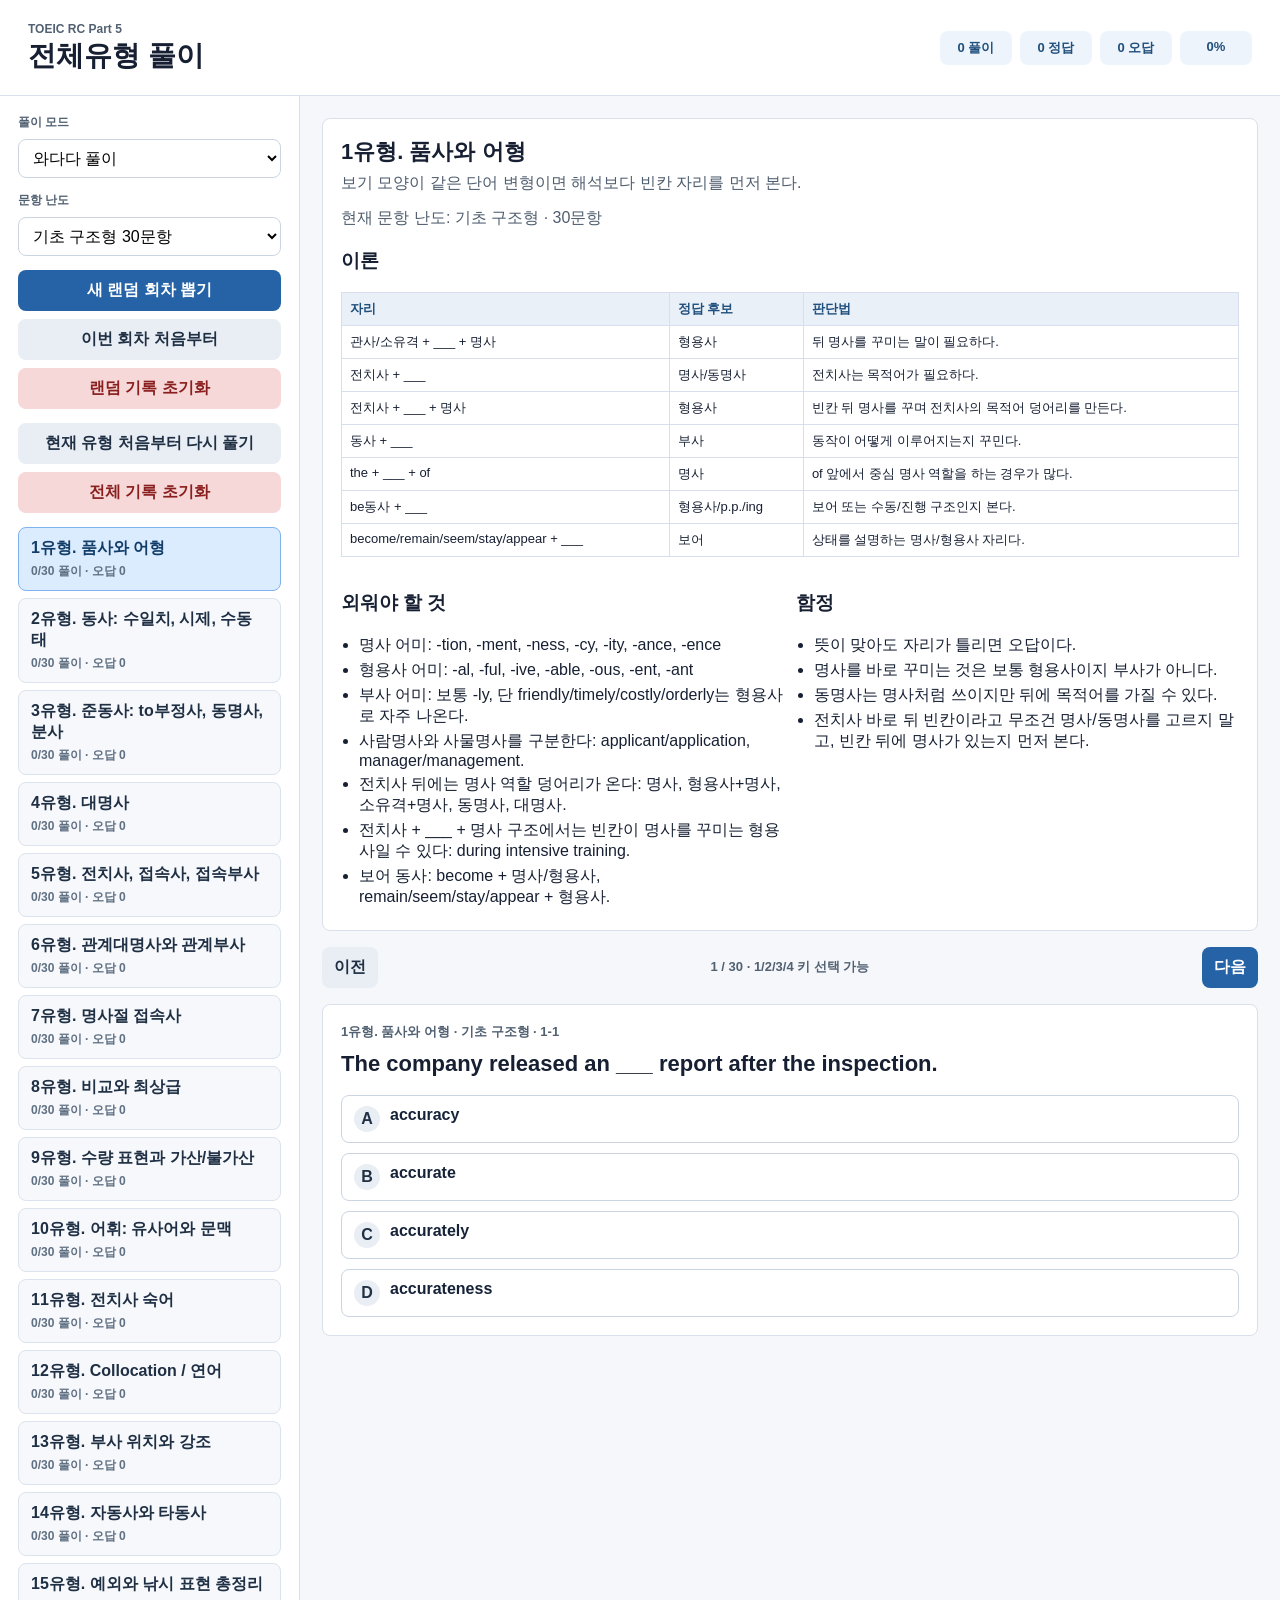
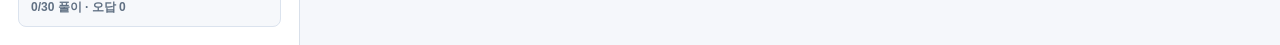
==== index.html @ 67d2536f "Initial TOEIC Part 5 study site" ====
<!doctype html>
<html lang="ko">
<head>
  <meta charset="utf-8">
  <meta name="viewport" content="width=device-width, initial-scale=1">
  <title>TOEIC Part 5 전체유형 풀이</title>
  <link rel="stylesheet" href="styles.css">
</head>
<body>
  <header class="topbar">
    <div>
      <p class="eyebrow">TOEIC RC Part 5</p>
      <h1>전체유형 풀이</h1>
    </div>
      <div class="stats" aria-live="polite">
        <span id="statAnswered">0 풀이</span>
        <span id="statCorrect">0 정답</span>
        <span id="statWrong">0 오답</span>
        <span id="statAccuracy">0%</span>
      </div>
  </header>

  <main class="layout">
    <aside class="sidebar">
      <div class="sideSection">
        <label for="modeSelect">풀이 모드</label>
        <select id="modeSelect">
          <option value="all">와다다 풀이</option>
          <option value="random">랜덤 회차 30문항</option>
          <option value="mistakes">오답노트</option>
          <option value="unanswered">안 푼 문제만</option>
        </select>
      </div>
      <div class="sideSection">
        <label for="bankSelect">문항 난도</label>
        <select id="bankSelect">
          <option value="base">기초 구조형 30문항</option>
          <option value="level2">실전 2단계 10문항</option>
          <option value="level3">실전 3단계 10문항</option>
        </select>
      </div>
      <div class="sideSection">
        <button id="startRandom">새 랜덤 회차 뽑기</button>
        <button id="retryRandom" class="secondary">이번 회차 처음부터</button>
        <button id="clearRandom" class="danger">랜덤 기록 초기화</button>
      </div>
      <div class="sideSection">
        <button id="resetModule" class="secondary">현재 유형 처음부터 다시 풀기</button>
        <button id="resetAll" class="danger">전체 기록 초기화</button>
      </div>
      <nav id="moduleList" class="moduleList" aria-label="유형 선택"></nav>
    </aside>

    <section class="content">
      <section class="studyPanel" id="studyPanel"></section>

      <section class="questionToolbar">
        <button id="prevQuestion" class="secondary">이전</button>
        <div>
          <span id="questionProgress"></span>
          <span id="questionStatus"></span>
        </div>
        <button id="nextQuestion">다음</button>
      </section>

      <article class="questionCard">
        <div class="questionMeta" id="questionMeta"></div>
        <h2 id="questionText"></h2>
        <div id="options" class="options"></div>
        <div id="feedback" class="feedback hidden"></div>
      </article>
    </section>
  </main>

  <script src="questions.js"></script>
  <script src="app.js"></script>
</body>
</html>
---- styles.css ----
* {
  box-sizing: border-box;
}

body {
  margin: 0;
  font-family: "Malgun Gothic", "Apple SD Gothic Neo", Arial, sans-serif;
  color: #172033;
  background: #f5f7fb;
}

.topbar {
  min-height: 96px;
  padding: 18px 28px;
  display: flex;
  align-items: center;
  justify-content: space-between;
  gap: 18px;
  background: #ffffff;
  border-bottom: 1px solid #d9e0ea;
}

.eyebrow {
  margin: 0 0 4px;
  font-size: 12px;
  color: #526172;
  font-weight: 700;
  letter-spacing: 0;
}

h1 {
  margin: 0;
  font-size: 28px;
  line-height: 1.15;
}

.stats {
  display: flex;
  gap: 8px;
  flex-wrap: wrap;
  justify-content: flex-end;
}

.stats span {
  min-width: 72px;
  padding: 8px 10px;
  border-radius: 8px;
  background: #eef4fb;
  color: #214f7c;
  text-align: center;
  font-weight: 700;
  font-size: 13px;
}

.layout {
  display: grid;
  grid-template-columns: 300px minmax(0, 1fr);
  min-height: calc(100vh - 96px);
}

.sidebar {
  padding: 18px;
  border-right: 1px solid #d9e0ea;
  background: #ffffff;
  overflow-y: auto;
}

.sideSection {
  display: grid;
  gap: 8px;
  margin-bottom: 14px;
}

label {
  font-size: 12px;
  font-weight: 700;
  color: #526172;
}

select,
button {
  font: inherit;
}

select {
  width: 100%;
  padding: 9px 10px;
  border: 1px solid #cbd5e1;
  border-radius: 8px;
  background: #ffffff;
}

button {
  border: 0;
  border-radius: 8px;
  padding: 10px 12px;
  background: #2563a6;
  color: #ffffff;
  font-weight: 700;
  cursor: pointer;
}

button:hover {
  background: #1d4f87;
}

button.secondary {
  background: #e9eef5;
  color: #203044;
}

button.secondary:hover {
  background: #dce5ef;
}

button.danger {
  background: #f6d8d8;
  color: #8a1f1f;
}

button.danger:hover {
  background: #efc2c2;
}

.moduleList {
  display: grid;
  gap: 7px;
}

.moduleButton {
  width: 100%;
  text-align: left;
  background: #f6f8fb;
  color: #1f2f44;
  border: 1px solid #dbe3ee;
}

.moduleButton.active {
  background: #dcecff;
  border-color: #7eb3ee;
  color: #123d68;
}

.moduleButton .moduleCount {
  display: block;
  margin-top: 4px;
  color: #607083;
  font-size: 12px;
  font-weight: 600;
}

.content {
  padding: 22px;
  display: grid;
  gap: 16px;
  align-content: start;
}

.studyPanel,
.questionCard {
  background: #ffffff;
  border: 1px solid #d9e0ea;
  border-radius: 8px;
  padding: 18px;
}

.studyPanel h2 {
  margin: 0 0 6px;
  font-size: 22px;
}

.goal {
  margin: 0 0 14px;
  color: #4f5d6e;
}

.randomSummary {
  display: grid;
  grid-template-columns: repeat(auto-fit, minmax(120px, 1fr));
  gap: 8px;
  margin: 10px 0 14px;
}

.randomStat {
  padding: 10px;
  border-radius: 8px;
  border: 1px solid #d6dfeb;
  background: #f8fafc;
}

.randomStat strong {
  display: block;
  font-size: 18px;
  color: #214f7c;
}

.gridTable {
  width: 100%;
  border-collapse: collapse;
  margin: 10px 0 14px;
  font-size: 13px;
}

.gridTable th,
.gridTable td {
  border: 1px solid #d6dfeb;
  padding: 7px 8px;
  vertical-align: top;
}

.gridTable th {
  background: #e9f0f8;
  color: #214f7c;
  text-align: left;
}

.studyColumns {
  display: grid;
  grid-template-columns: 1fr 1fr;
  gap: 12px;
}

.miniList {
  margin: 8px 0 0;
  padding-left: 18px;
}

.miniList li {
  margin: 4px 0;
}

.questionToolbar {
  display: flex;
  align-items: center;
  justify-content: space-between;
  gap: 12px;
}

.questionToolbar div {
  text-align: center;
  color: #526172;
  font-size: 13px;
  font-weight: 700;
}

.questionMeta {
  color: #526172;
  font-size: 13px;
  font-weight: 700;
  margin-bottom: 8px;
}

.questionCard h2 {
  margin: 0 0 16px;
  font-size: 22px;
  line-height: 1.35;
}

.options {
  display: grid;
  gap: 10px;
}

.option {
  width: 100%;
  text-align: left;
  background: #ffffff;
  color: #152238;
  border: 1px solid #cbd5e1;
  display: flex;
  align-items: flex-start;
  gap: 10px;
}

.option:hover {
  background: #f2f7ff;
}

.option.correct {
  background: #e2f7e8;
  border-color: #5dbb75;
}

.option.wrong {
  background: #fde8e8;
  border-color: #df7777;
}

.optionLetter {
  min-width: 26px;
  height: 26px;
  border-radius: 50%;
  background: #e9eef5;
  color: #203044;
  display: inline-flex;
  align-items: center;
  justify-content: center;
  font-weight: 800;
}

.feedback {
  margin-top: 16px;
  padding: 14px;
  border-radius: 8px;
  background: #f8fafc;
  border: 1px solid #d9e0ea;
}

.feedback h3 {
  margin: 0 0 8px;
  font-size: 16px;
}

.feedback p {
  margin: 7px 0;
  line-height: 1.55;
}

.hidden {
  display: none;
}

@media (max-width: 860px) {
  .topbar {
    align-items: flex-start;
    flex-direction: column;
  }

  .layout {
    grid-template-columns: 1fr;
  }

  .sidebar {
    border-right: 0;
    border-bottom: 1px solid #d9e0ea;
    max-height: none;
  }

  .studyColumns {
    grid-template-columns: 1fr;
  }
}
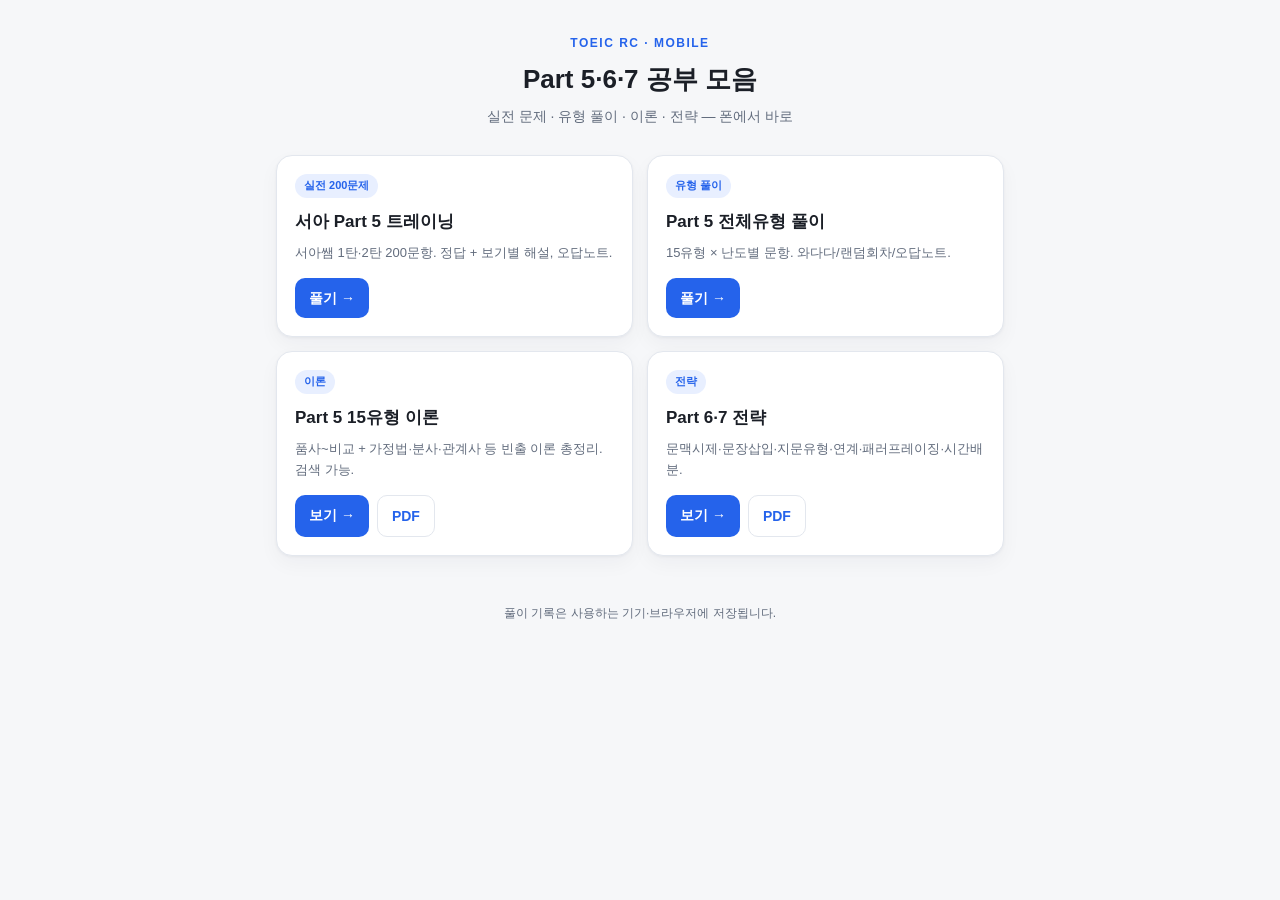
==== commit 1a9a53cd: "feat: 모바일 랜딩 + Part5 실전/이론 + Part6·7 전략 추가 - index.html: 모바일 랜딩(4개 사이트 + PDF 링크, 반응형) - seoah-part5-" ====
--- a/index.html
+++ b/index.html
@@ -3,76 +3,70 @@
 <head>
   <meta charset="utf-8">
   <meta name="viewport" content="width=device-width, initial-scale=1">
-  <title>TOEIC Part 5 전체유형 풀이</title>
-  <link rel="stylesheet" href="styles.css">
+  <title>TOEIC Part 5·6·7 공부 모음</title>
+  <style>
+    :root { --bg:#f6f7f9; --card:#fff; --line:#e3e7ee; --text:#1b1f27; --muted:#626c7d; --accent:#2563eb; --soft:#e8efff; }
+    * { box-sizing:border-box; }
+    body { margin:0; font-family:"Pretendard",-apple-system,BlinkMacSystemFont,"Segoe UI",Roboto,"Malgun Gothic",sans-serif; background:var(--bg); color:var(--text); line-height:1.6; }
+    header { padding:34px 20px 18px; text-align:center; }
+    .eyebrow { color:var(--accent); font-size:12px; font-weight:800; letter-spacing:1.5px; margin:0; }
+    h1 { margin:6px 0 4px; font-size:26px; }
+    header p.sub { margin:0; color:var(--muted); font-size:14px; }
+    main { max-width:760px; margin:0 auto; padding:10px 16px 40px; }
+    .grid { display:grid; grid-template-columns:1fr 1fr; gap:14px; }
+    @media (max-width:560px){ .grid{ grid-template-columns:1fr; } h1{ font-size:22px; } }
+    .card { background:var(--card); border:1px solid var(--line); border-radius:16px; padding:18px; display:flex; flex-direction:column; gap:8px; box-shadow:0 1px 3px rgba(20,30,50,.05),0 8px 20px rgba(20,30,50,.04); }
+    .card .tag { align-self:flex-start; font-size:11px; font-weight:800; color:var(--accent); background:var(--soft); padding:3px 9px; border-radius:999px; }
+    .card h2 { margin:2px 0 0; font-size:17px; }
+    .card p { margin:0; color:var(--muted); font-size:13px; flex:1; }
+    .links { display:flex; gap:8px; flex-wrap:wrap; margin-top:6px; }
+    .links a { text-decoration:none; font-size:14px; font-weight:700; padding:9px 14px; border-radius:10px; }
+    .links a.primary { background:var(--accent); color:#fff; }
+    .links a.ghost { background:transparent; color:var(--accent); border:1px solid var(--line); }
+    .links a:active { transform:translateY(1px); }
+    footer { text-align:center; color:var(--muted); font-size:12px; padding:8px 20px 30px; }
+  </style>
 </head>
 <body>
-  <header class="topbar">
-    <div>
-      <p class="eyebrow">TOEIC RC Part 5</p>
-      <h1>전체유형 풀이</h1>
+  <header>
+    <p class="eyebrow">TOEIC RC · MOBILE</p>
+    <h1>Part 5·6·7 공부 모음</h1>
+    <p class="sub">실전 문제 · 유형 풀이 · 이론 · 전략 — 폰에서 바로</p>
+  </header>
+  <main>
+    <div class="grid">
+      <div class="card">
+        <span class="tag">실전 200문제</span>
+        <h2>서아 Part 5 트레이닝</h2>
+        <p>서아쌤 1탄·2탄 200문항. 정답 + 보기별 해설, 오답노트.</p>
+        <div class="links"><a class="primary" href="./seoah-part5-training/">풀기 →</a></div>
+      </div>
+      <div class="card">
+        <span class="tag">유형 풀이</span>
+        <h2>Part 5 전체유형 풀이</h2>
+        <p>15유형 × 난도별 문항. 와다다/랜덤회차/오답노트.</p>
+        <div class="links"><a class="primary" href="./toeic-part5-complete-site/">풀기 →</a></div>
+      </div>
+      <div class="card">
+        <span class="tag">이론</span>
+        <h2>Part 5 15유형 이론</h2>
+        <p>품사~비교 + 가정법·분사·관계사 등 빈출 이론 총정리. 검색 가능.</p>
+        <div class="links">
+          <a class="primary" href="./toeic-part5-theory/">보기 →</a>
+          <a class="ghost" href="./toeic-part5-theory/TOEIC-Part5-15유형-이론정리.pdf">PDF</a>
+        </div>
+      </div>
+      <div class="card">
+        <span class="tag">전략</span>
+        <h2>Part 6·7 전략</h2>
+        <p>문맥시제·문장삽입·지문유형·연계·패러프레이징·시간배분.</p>
+        <div class="links">
+          <a class="primary" href="./toeic-part67-strategy/">보기 →</a>
+          <a class="ghost" href="./toeic-part67-strategy/TOEIC-Part6-7-전략정리.pdf">PDF</a>
+        </div>
+      </div>
     </div>
-      <div class="stats" aria-live="polite">
-        <span id="statAnswered">0 풀이</span>
-        <span id="statCorrect">0 정답</span>
-        <span id="statWrong">0 오답</span>
-        <span id="statAccuracy">0%</span>
-      </div>
-  </header>
-
-  <main class="layout">
-    <aside class="sidebar">
-      <div class="sideSection">
-        <label for="modeSelect">풀이 모드</label>
-        <select id="modeSelect">
-          <option value="all">와다다 풀이</option>
-          <option value="random">랜덤 회차 30문항</option>
-          <option value="mistakes">오답노트</option>
-          <option value="unanswered">안 푼 문제만</option>
-        </select>
-      </div>
-      <div class="sideSection">
-        <label for="bankSelect">문항 난도</label>
-        <select id="bankSelect">
-          <option value="base">기초 구조형 30문항</option>
-          <option value="level2">실전 2단계 10문항</option>
-          <option value="level3">실전 3단계 10문항</option>
-        </select>
-      </div>
-      <div class="sideSection">
-        <button id="startRandom">새 랜덤 회차 뽑기</button>
-        <button id="retryRandom" class="secondary">이번 회차 처음부터</button>
-        <button id="clearRandom" class="danger">랜덤 기록 초기화</button>
-      </div>
-      <div class="sideSection">
-        <button id="resetModule" class="secondary">현재 유형 처음부터 다시 풀기</button>
-        <button id="resetAll" class="danger">전체 기록 초기화</button>
-      </div>
-      <nav id="moduleList" class="moduleList" aria-label="유형 선택"></nav>
-    </aside>
-
-    <section class="content">
-      <section class="studyPanel" id="studyPanel"></section>
-
-      <section class="questionToolbar">
-        <button id="prevQuestion" class="secondary">이전</button>
-        <div>
-          <span id="questionProgress"></span>
-          <span id="questionStatus"></span>
-        </div>
-        <button id="nextQuestion">다음</button>
-      </section>
-
-      <article class="questionCard">
-        <div class="questionMeta" id="questionMeta"></div>
-        <h2 id="questionText"></h2>
-        <div id="options" class="options"></div>
-        <div id="feedback" class="feedback hidden"></div>
-      </article>
-    </section>
   </main>
-
-  <script src="questions.js"></script>
-  <script src="app.js"></script>
+  <footer>풀이 기록은 사용하는 기기·브라우저에 저장됩니다.</footer>
 </body>
 </html>
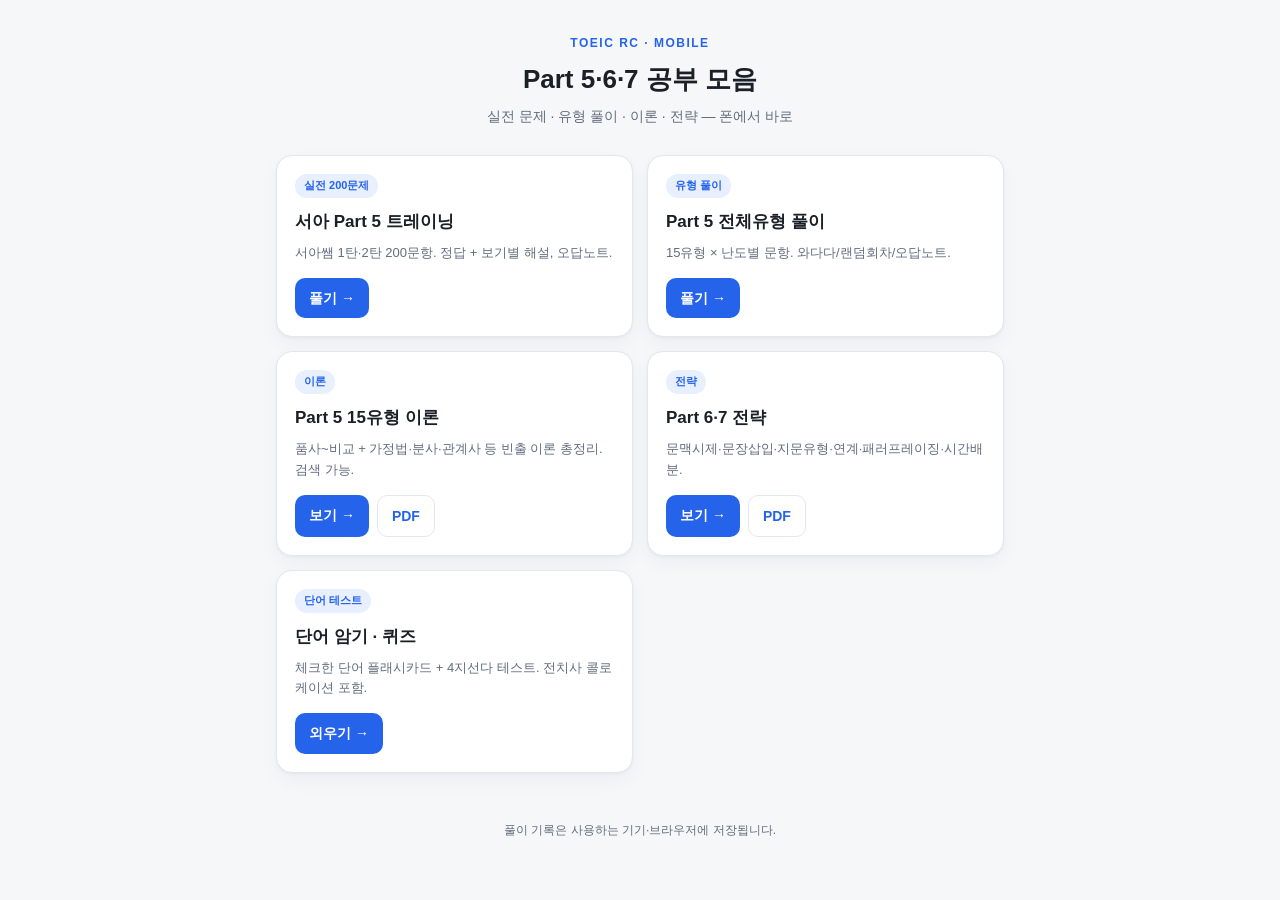
==== commit 10d7fc59: "feat: 단어 암기·테스트 사이트 추가 + 디자인 통일 + 메인 링크 - toeic-vocab/: 단어 플래시카드 + 4지선다 테스트(78단어, 전치사 콜로케이션 포함). 카테고" ====
--- a/index.html
+++ b/index.html
@@ -65,6 +65,12 @@
           <a class="ghost" href="./toeic-part67-strategy/TOEIC-Part6-7-전략정리.pdf">PDF</a>
         </div>
       </div>
+      <div class="card">
+        <span class="tag">단어 테스트</span>
+        <h2>단어 암기 · 퀴즈</h2>
+        <p>체크한 단어 플래시카드 + 4지선다 테스트. 전치사 콜로케이션 포함.</p>
+        <div class="links"><a class="primary" href="./toeic-vocab/">외우기 →</a></div>
+      </div>
     </div>
   </main>
   <footer>풀이 기록은 사용하는 기기·브라우저에 저장됩니다.</footer>
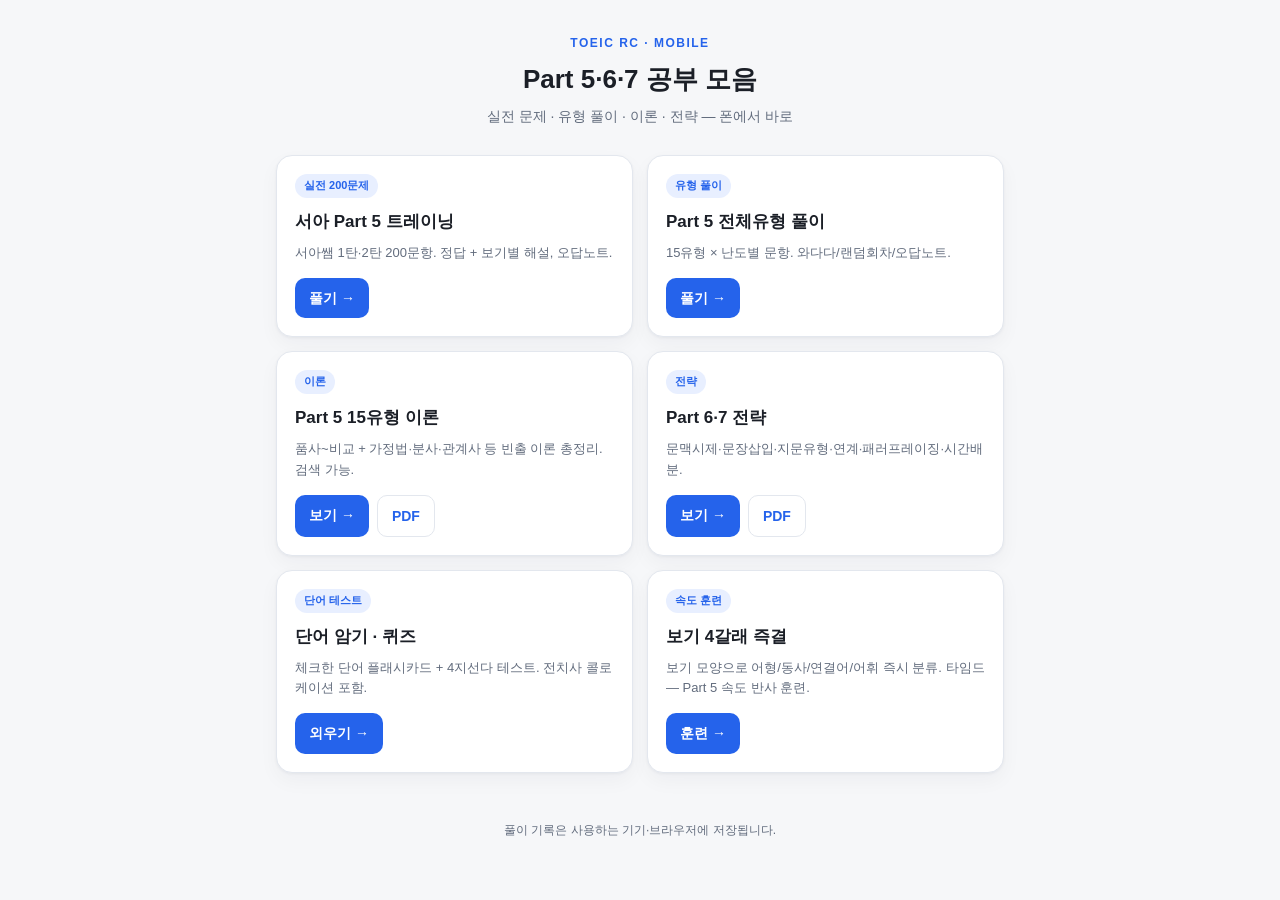
==== commit cb3eef18: "feat: 보기 4갈래 즉결 속도훈련 사이트 추가 Co-Authored-By: Claude Opus 4.8 (1M context) <noreply@anthropic.com>" ====
--- a/index.html
+++ b/index.html
@@ -71,6 +71,12 @@
         <p>체크한 단어 플래시카드 + 4지선다 테스트. 전치사 콜로케이션 포함.</p>
         <div class="links"><a class="primary" href="./toeic-vocab/">외우기 →</a></div>
       </div>
+      <div class="card">
+        <span class="tag">속도 훈련</span>
+        <h2>보기 4갈래 즉결</h2>
+        <p>보기 모양으로 어형/동사/연결어/어휘 즉시 분류. 타임드 — Part 5 속도 반사 훈련.</p>
+        <div class="links"><a class="primary" href="./toeic-part5-quickjudge/">훈련 →</a></div>
+      </div>
     </div>
   </main>
   <footer>풀이 기록은 사용하는 기기·브라우저에 저장됩니다.</footer>
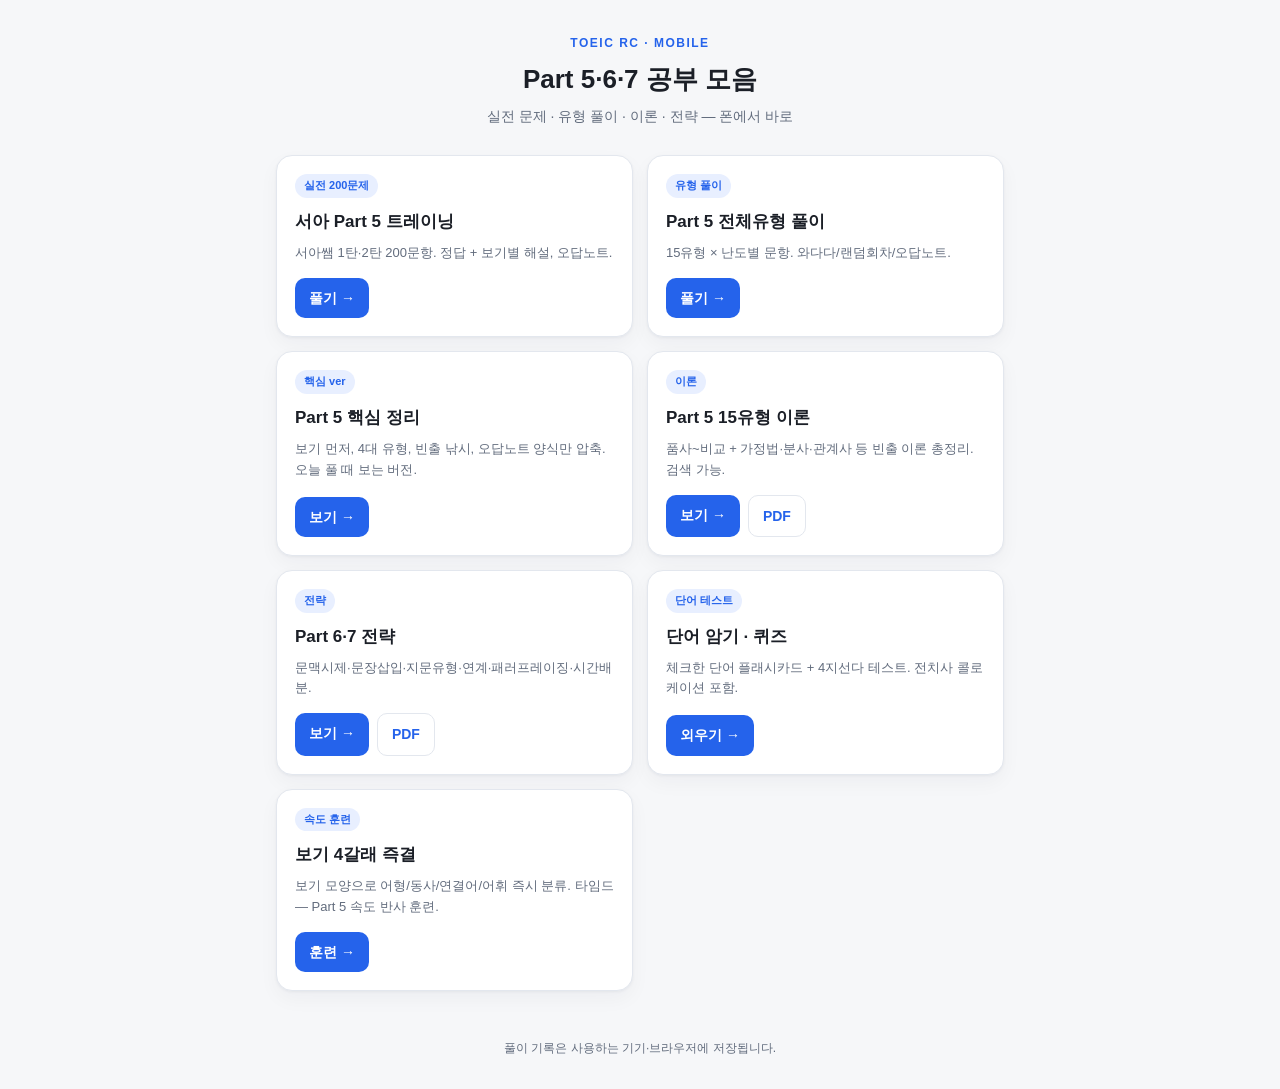
==== commit 6704c686: "Add Part 5 core summary page" ====
--- a/index.html
+++ b/index.html
@@ -48,6 +48,12 @@
         <div class="links"><a class="primary" href="./toeic-part5-complete-site/">풀기 →</a></div>
       </div>
       <div class="card">
+        <span class="tag">핵심 ver</span>
+        <h2>Part 5 핵심 정리</h2>
+        <p>보기 먼저, 4대 유형, 빈출 낚시, 오답노트 양식만 압축. 오늘 풀 때 보는 버전.</p>
+        <div class="links"><a class="primary" href="./toeic-part5-core/">보기 →</a></div>
+      </div>
+      <div class="card">
         <span class="tag">이론</span>
         <h2>Part 5 15유형 이론</h2>
         <p>품사~비교 + 가정법·분사·관계사 등 빈출 이론 총정리. 검색 가능.</p>
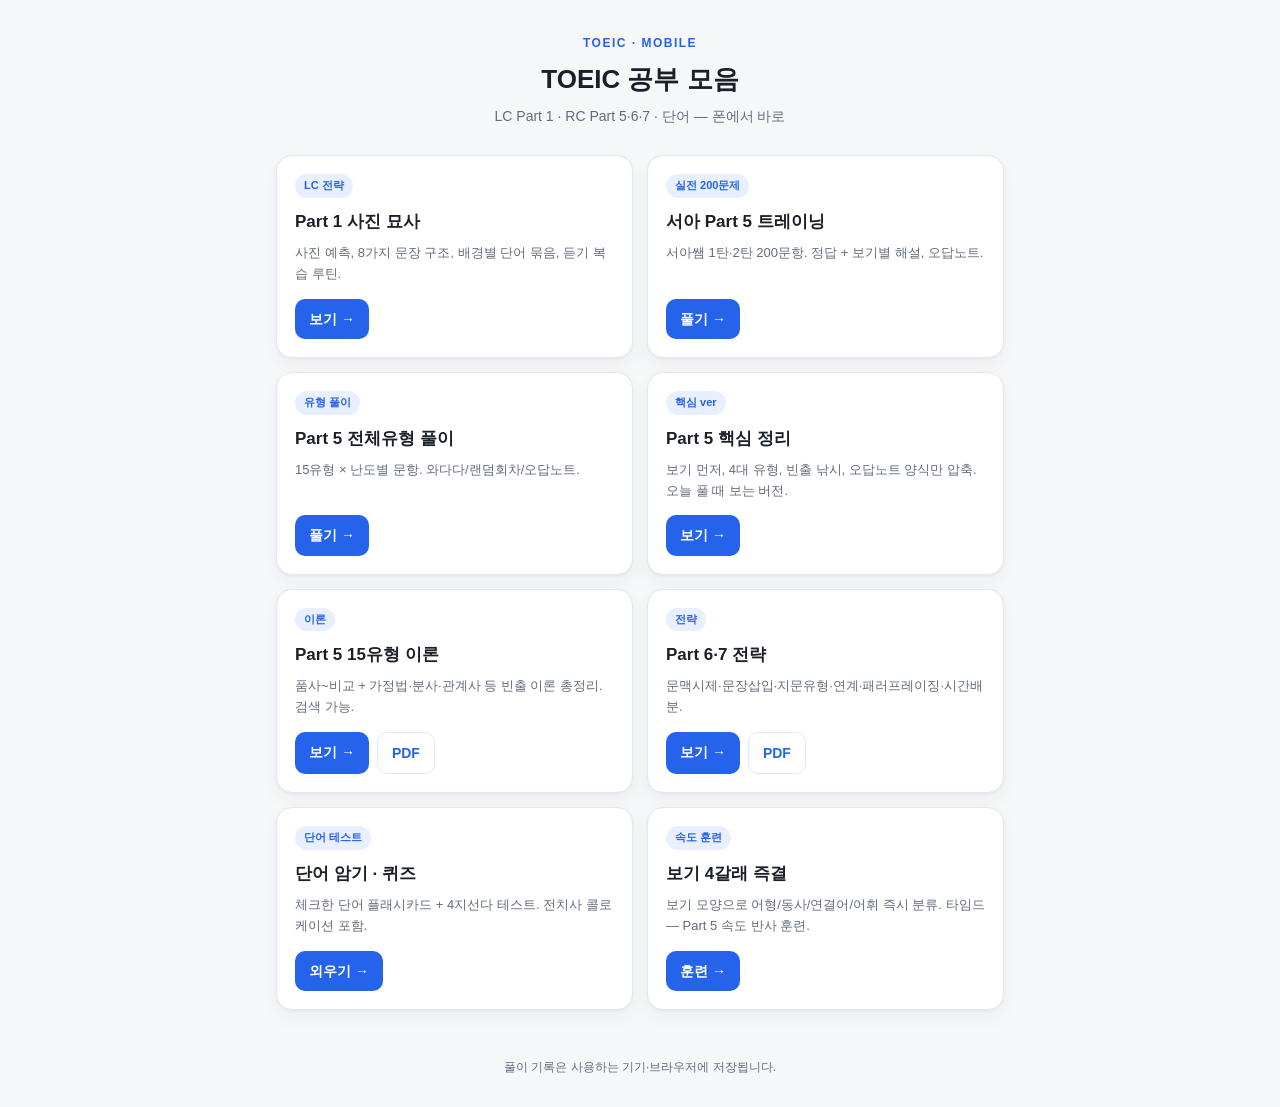
==== commit b62a48db: "Add TOEIC Part 1 strategy page" ====
--- a/index.html
+++ b/index.html
@@ -3,7 +3,7 @@
 <head>
   <meta charset="utf-8">
   <meta name="viewport" content="width=device-width, initial-scale=1">
-  <title>TOEIC Part 5·6·7 공부 모음</title>
+  <title>TOEIC 공부 모음</title>
   <style>
     :root { --bg:#f6f7f9; --card:#fff; --line:#e3e7ee; --text:#1b1f27; --muted:#626c7d; --accent:#2563eb; --soft:#e8efff; }
     * { box-sizing:border-box; }
@@ -29,12 +29,18 @@
 </head>
 <body>
   <header>
-    <p class="eyebrow">TOEIC RC · MOBILE</p>
-    <h1>Part 5·6·7 공부 모음</h1>
-    <p class="sub">실전 문제 · 유형 풀이 · 이론 · 전략 — 폰에서 바로</p>
+    <p class="eyebrow">TOEIC · MOBILE</p>
+    <h1>TOEIC 공부 모음</h1>
+    <p class="sub">LC Part 1 · RC Part 5·6·7 · 단어 — 폰에서 바로</p>
   </header>
   <main>
     <div class="grid">
+      <div class="card">
+        <span class="tag">LC 전략</span>
+        <h2>Part 1 사진 묘사</h2>
+        <p>사진 예측, 8가지 문장 구조, 배경별 단어 묶음, 듣기 복습 루틴.</p>
+        <div class="links"><a class="primary" href="./toeic-part1-strategy/">보기 →</a></div>
+      </div>
       <div class="card">
         <span class="tag">실전 200문제</span>
         <h2>서아 Part 5 트레이닝</h2>
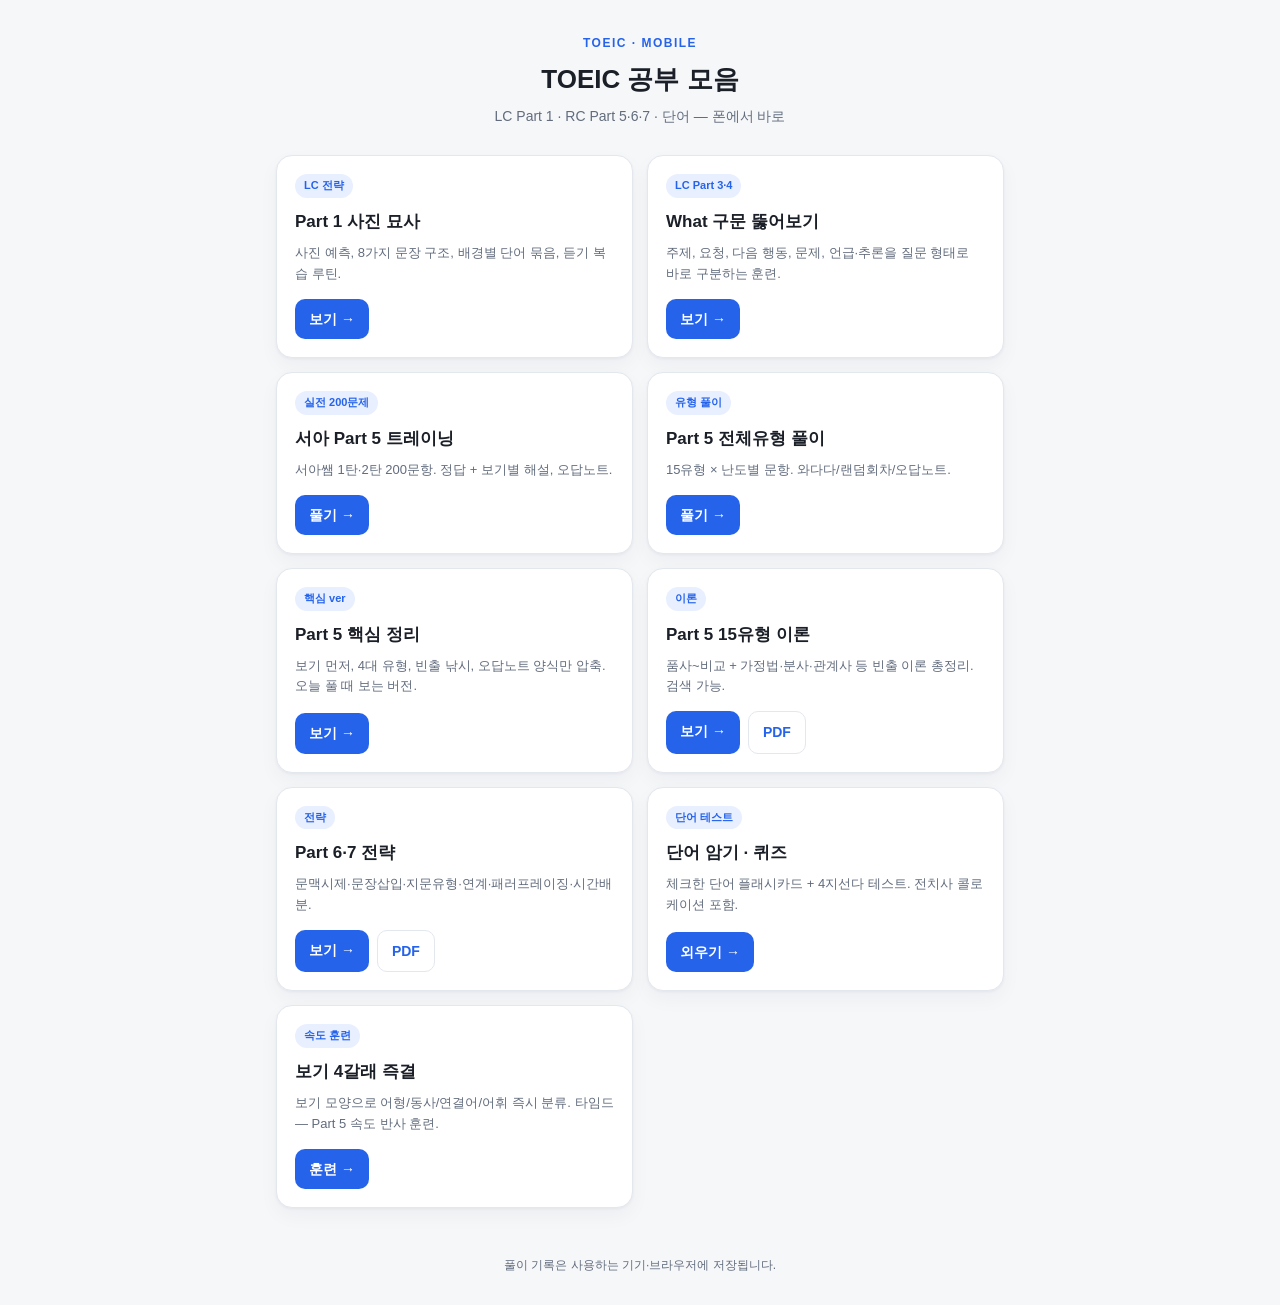
==== commit 8f6f4ba8: "Add TOEIC Part 3-4 what pattern guide" ====
--- a/index.html
+++ b/index.html
@@ -40,6 +40,12 @@
         <h2>Part 1 사진 묘사</h2>
         <p>사진 예측, 8가지 문장 구조, 배경별 단어 묶음, 듣기 복습 루틴.</p>
         <div class="links"><a class="primary" href="./toeic-part1-strategy/">보기 →</a></div>
+      </div>
+      <div class="card">
+        <span class="tag">LC Part 3·4</span>
+        <h2>What 구문 뚫어보기</h2>
+        <p>주제, 요청, 다음 행동, 문제, 언급·추론을 질문 형태로 바로 구분하는 훈련.</p>
+        <div class="links"><a class="primary" href="./toeic-part34-what-patterns/">보기 →</a></div>
       </div>
       <div class="card">
         <span class="tag">실전 200문제</span>
